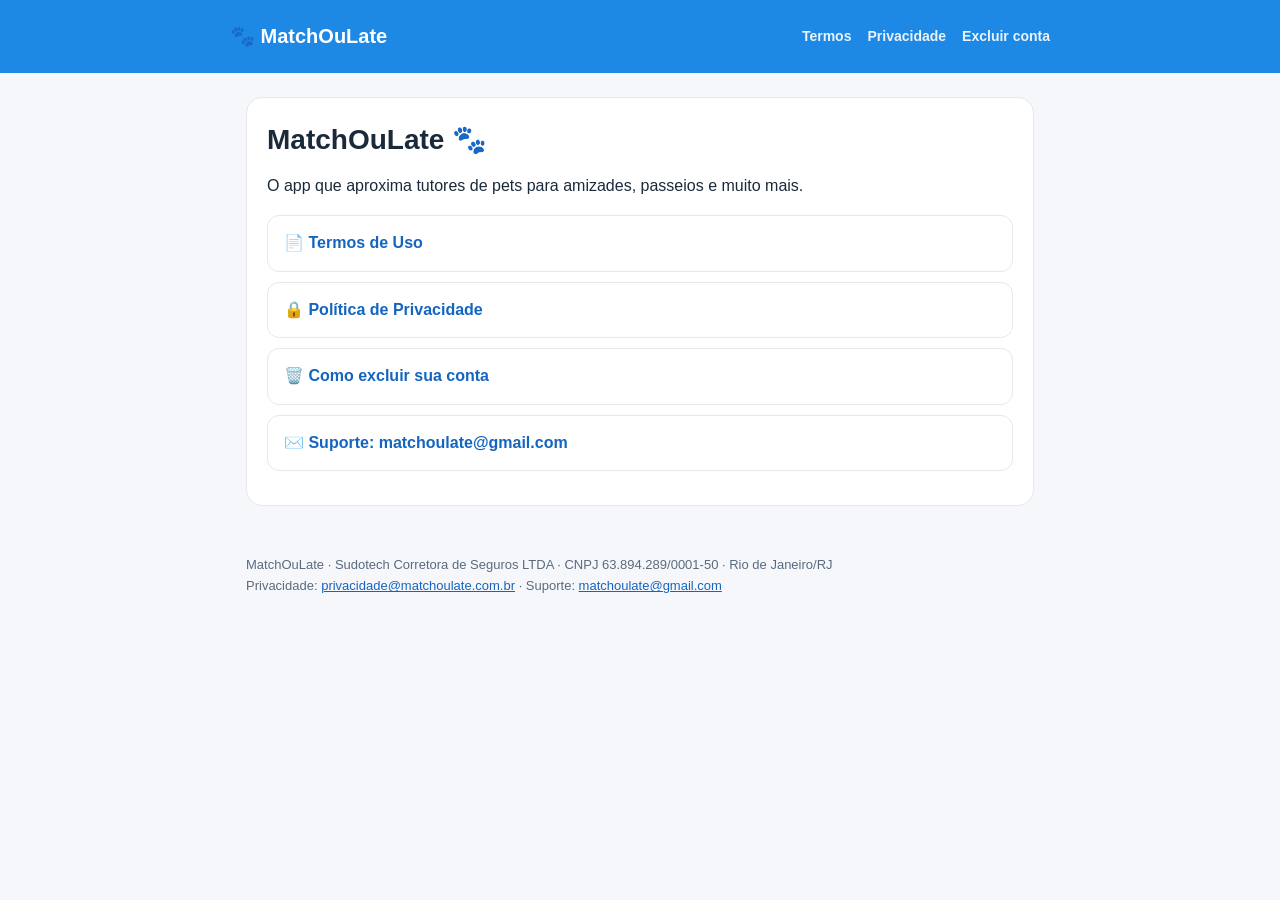
==== index.html @ 6952a4da "Site público: Termos de Uso, Política de Privacidade e exclusão de conta Co-Authored-By: Claude Opus" ====
<!doctype html>
<html lang="pt-BR"><head><meta charset="utf-8"><meta name="viewport" content="width=device-width,initial-scale=1">
<title>MatchOuLate · MatchOuLate</title><meta name="robots" content="index,follow"><style>
:root{--azul:#1E88E5;--azul-escuro:#1565C0;--amarelo:#FFD100;--tinta:#1B2A3A;--suave:#5A6B7D;--borda:#E6E8EE;--fundo:#F6F7FB;--cartao:#FFFFFF}
*{box-sizing:border-box}html{-webkit-text-size-adjust:100%}
body{margin:0;background:var(--fundo);color:var(--tinta);font:16px/1.65 -apple-system,BlinkMacSystemFont,"Segoe UI",Roboto,Helvetica,Arial,sans-serif}
header{background:var(--azul);color:#fff;padding:20px 16px}
header .barra{max-width:820px;margin:0 auto;display:flex;flex-wrap:wrap;align-items:center;justify-content:space-between;gap:8px 16px}
header a{color:#fff;text-decoration:none;font-weight:800;font-size:20px;white-space:nowrap}
nav{display:flex;gap:16px;flex-wrap:wrap}nav a{color:#fff;opacity:.9;font-weight:600;font-size:14px;text-decoration:none;white-space:nowrap}
.app header,.app nav,.app footer{display:none}.app main{padding-top:12px}
main{max-width:820px;margin:0 auto;padding:24px 16px 48px}
.cartao{background:var(--cartao);border:1px solid var(--borda);border-radius:16px;padding:24px 20px}
h1{font-size:28px;line-height:1.25;margin:0 0 8px}h2{font-size:20px;margin:32px 0 8px;padding-top:8px;border-top:1px solid var(--borda)}h3{font-size:17px;margin:20px 0 6px}
a{color:var(--azul-escuro)}
table{width:100%;border-collapse:collapse;margin:12px 0;font-size:14px;display:block;overflow-x:auto}
th,td{border:1px solid var(--borda);padding:8px 10px;text-align:left;vertical-align:top}th{background:#EAF4FD}
blockquote{margin:12px 0;padding:10px 14px;background:#FFF4C2;border-left:4px solid var(--amarelo);border-radius:8px}
.aviso{background:#FFF4C2;color:#8A5A00;border-radius:12px;padding:10px 14px;font-size:14px;font-weight:600;margin-bottom:16px}
.links a{display:block;padding:14px 16px;margin:10px 0;background:#fff;border:1px solid var(--borda);border-radius:12px;font-weight:700;text-decoration:none}
footer{max-width:820px;margin:0 auto;padding:0 16px 32px;color:var(--suave);font-size:13px}
</style></head>
<body><script>if(/[?&]app=1/.test(location.search))document.body.classList.add("app")</script><header><div class="barra"><a href="index.html">🐾 MatchOuLate</a>
<nav><a href="termos.html">Termos</a><a href="privacidade.html">Privacidade</a><a href="excluir-conta.html">Excluir conta</a></nav></div></header>
<main><div class="cartao"><h1>MatchOuLate 🐾</h1>
<p>O app que aproxima tutores de pets para amizades, passeios e muito mais.</p>
<div class="links">
<a href="termos.html">📄 Termos de Uso</a>
<a href="privacidade.html">🔒 Política de Privacidade</a>
<a href="excluir-conta.html">🗑️ Como excluir sua conta</a>
<a href="mailto:matchoulate@gmail.com">✉️ Suporte: matchoulate@gmail.com</a>
</div></div></main>
<footer>MatchOuLate · Sudotech Corretora de Seguros LTDA · CNPJ 63.894.289/0001-50 · Rio de Janeiro/RJ<br>
Privacidade: <a href="mailto:privacidade@matchoulate.com.br">privacidade@matchoulate.com.br</a> · Suporte: <a href="mailto:matchoulate@gmail.com">matchoulate@gmail.com</a></footer>
</body></html>
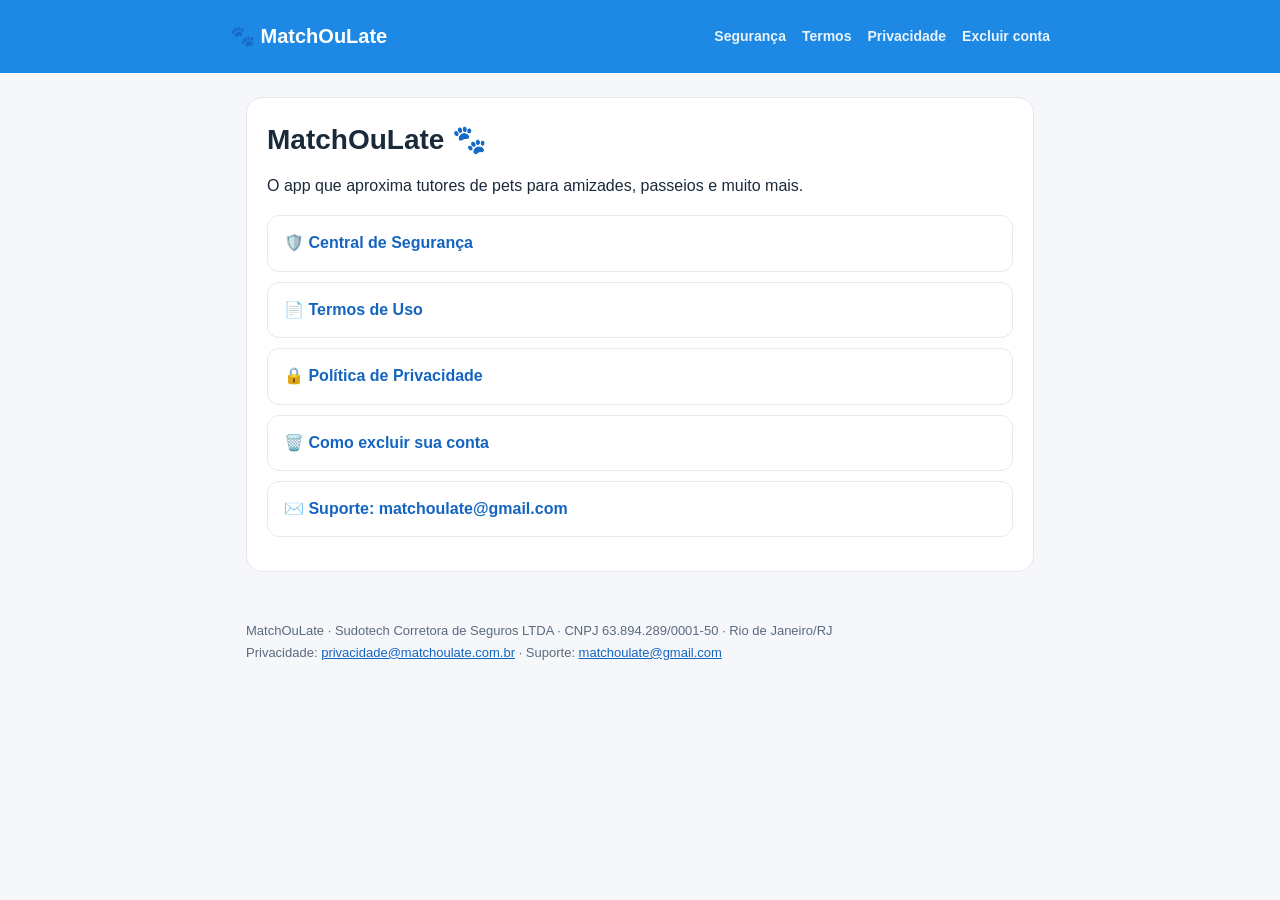
==== commit c387ecbc: "Central de Segurança: regras da comunidade, dicas de segurança e como denunciar Co-Authored-By: Clau" ====
--- a/index.html
+++ b/index.html
@@ -20,11 +20,12 @@
 .links a{display:block;padding:14px 16px;margin:10px 0;background:#fff;border:1px solid var(--borda);border-radius:12px;font-weight:700;text-decoration:none}
 footer{max-width:820px;margin:0 auto;padding:0 16px 32px;color:var(--suave);font-size:13px}
 </style></head>
-<body><script>if(/[?&]app=1/.test(location.search))document.body.classList.add("app")</script><header><div class="barra"><a href="index.html">🐾 MatchOuLate</a>
-<nav><a href="termos.html">Termos</a><a href="privacidade.html">Privacidade</a><a href="excluir-conta.html">Excluir conta</a></nav></div></header>
+<body><script>try{if(/[?&]app=1/.test(location.search))sessionStorage.setItem("app","1")}catch(e){}if(/[?&]app=1/.test(location.search)||(function(){try{return sessionStorage.getItem("app")==="1"}catch(e){return false}})())document.body.classList.add("app")</script><header><div class="barra"><a href="index.html">🐾 MatchOuLate</a>
+<nav><a href="seguranca.html">Segurança</a><a href="termos.html">Termos</a><a href="privacidade.html">Privacidade</a><a href="excluir-conta.html">Excluir conta</a></nav></div></header>
 <main><div class="cartao"><h1>MatchOuLate 🐾</h1>
 <p>O app que aproxima tutores de pets para amizades, passeios e muito mais.</p>
 <div class="links">
+<a href="seguranca.html">🛡️ Central de Segurança</a>
 <a href="termos.html">📄 Termos de Uso</a>
 <a href="privacidade.html">🔒 Política de Privacidade</a>
 <a href="excluir-conta.html">🗑️ Como excluir sua conta</a>
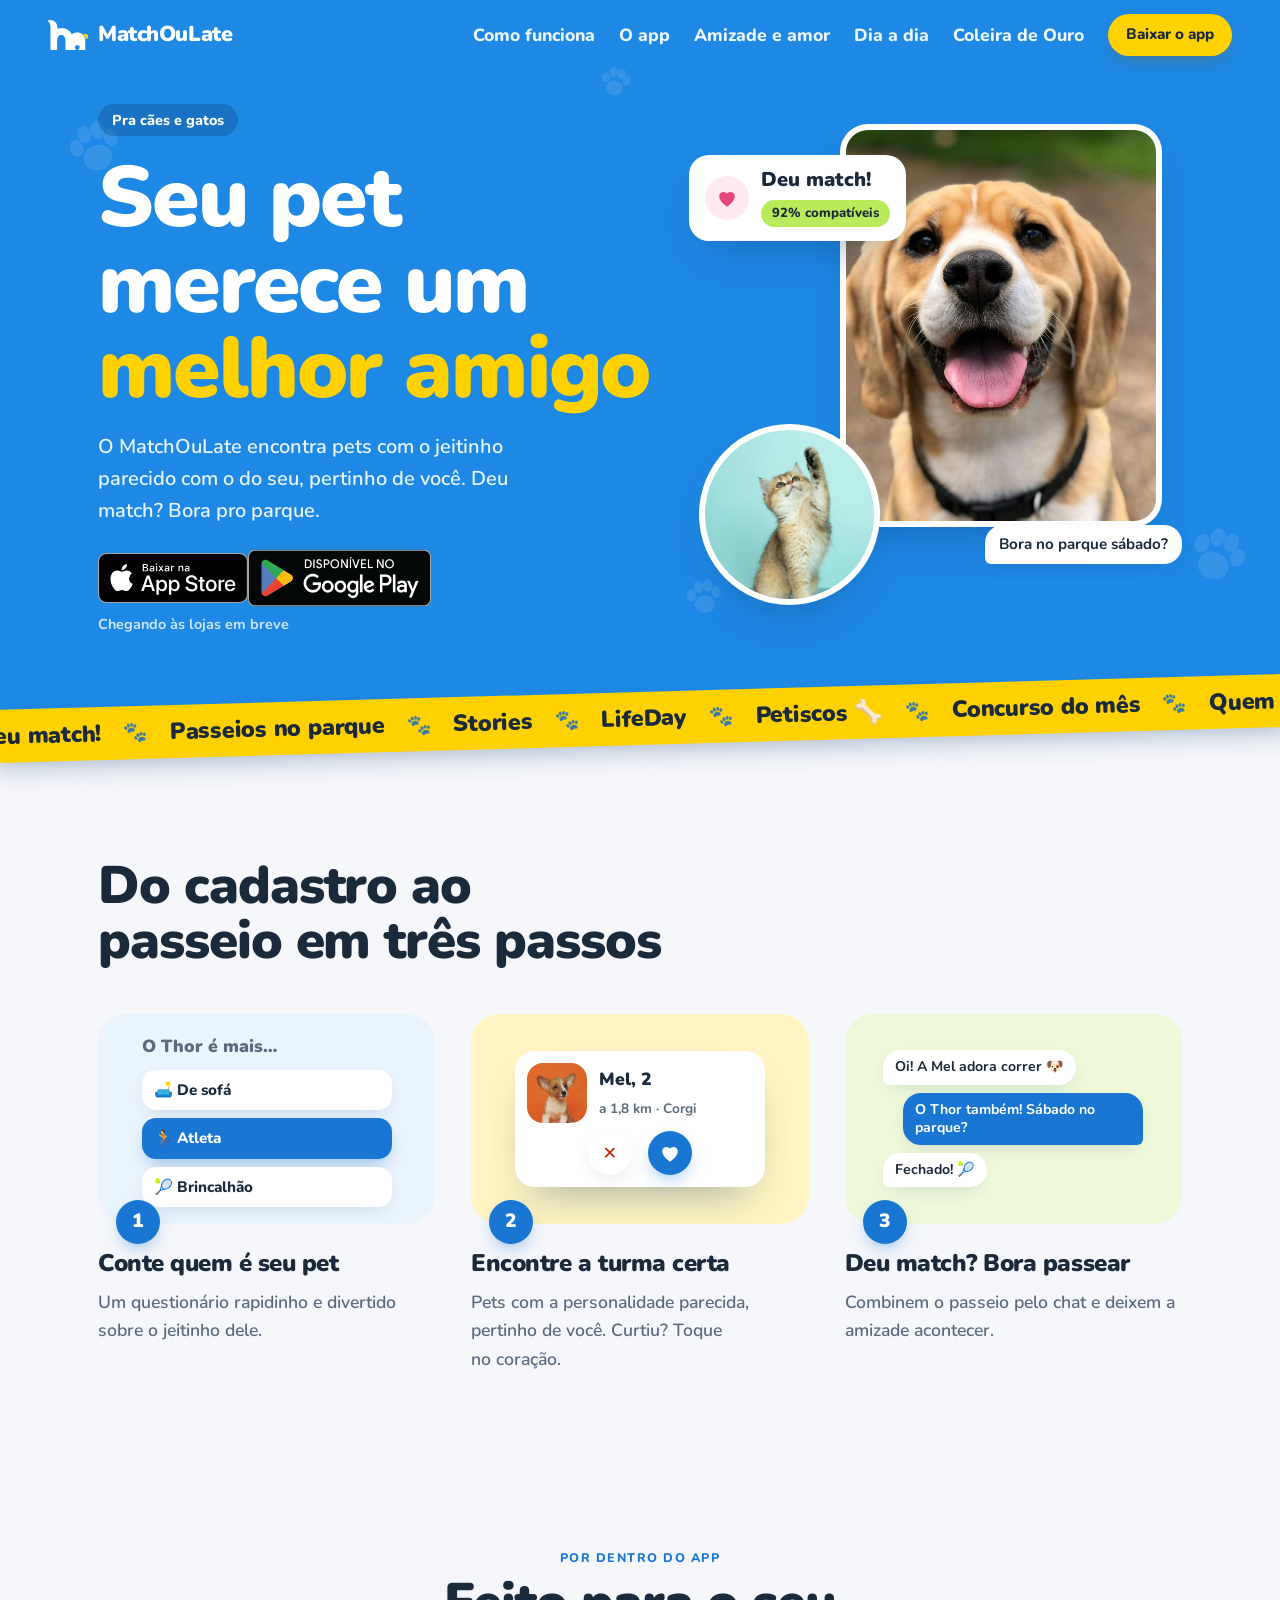
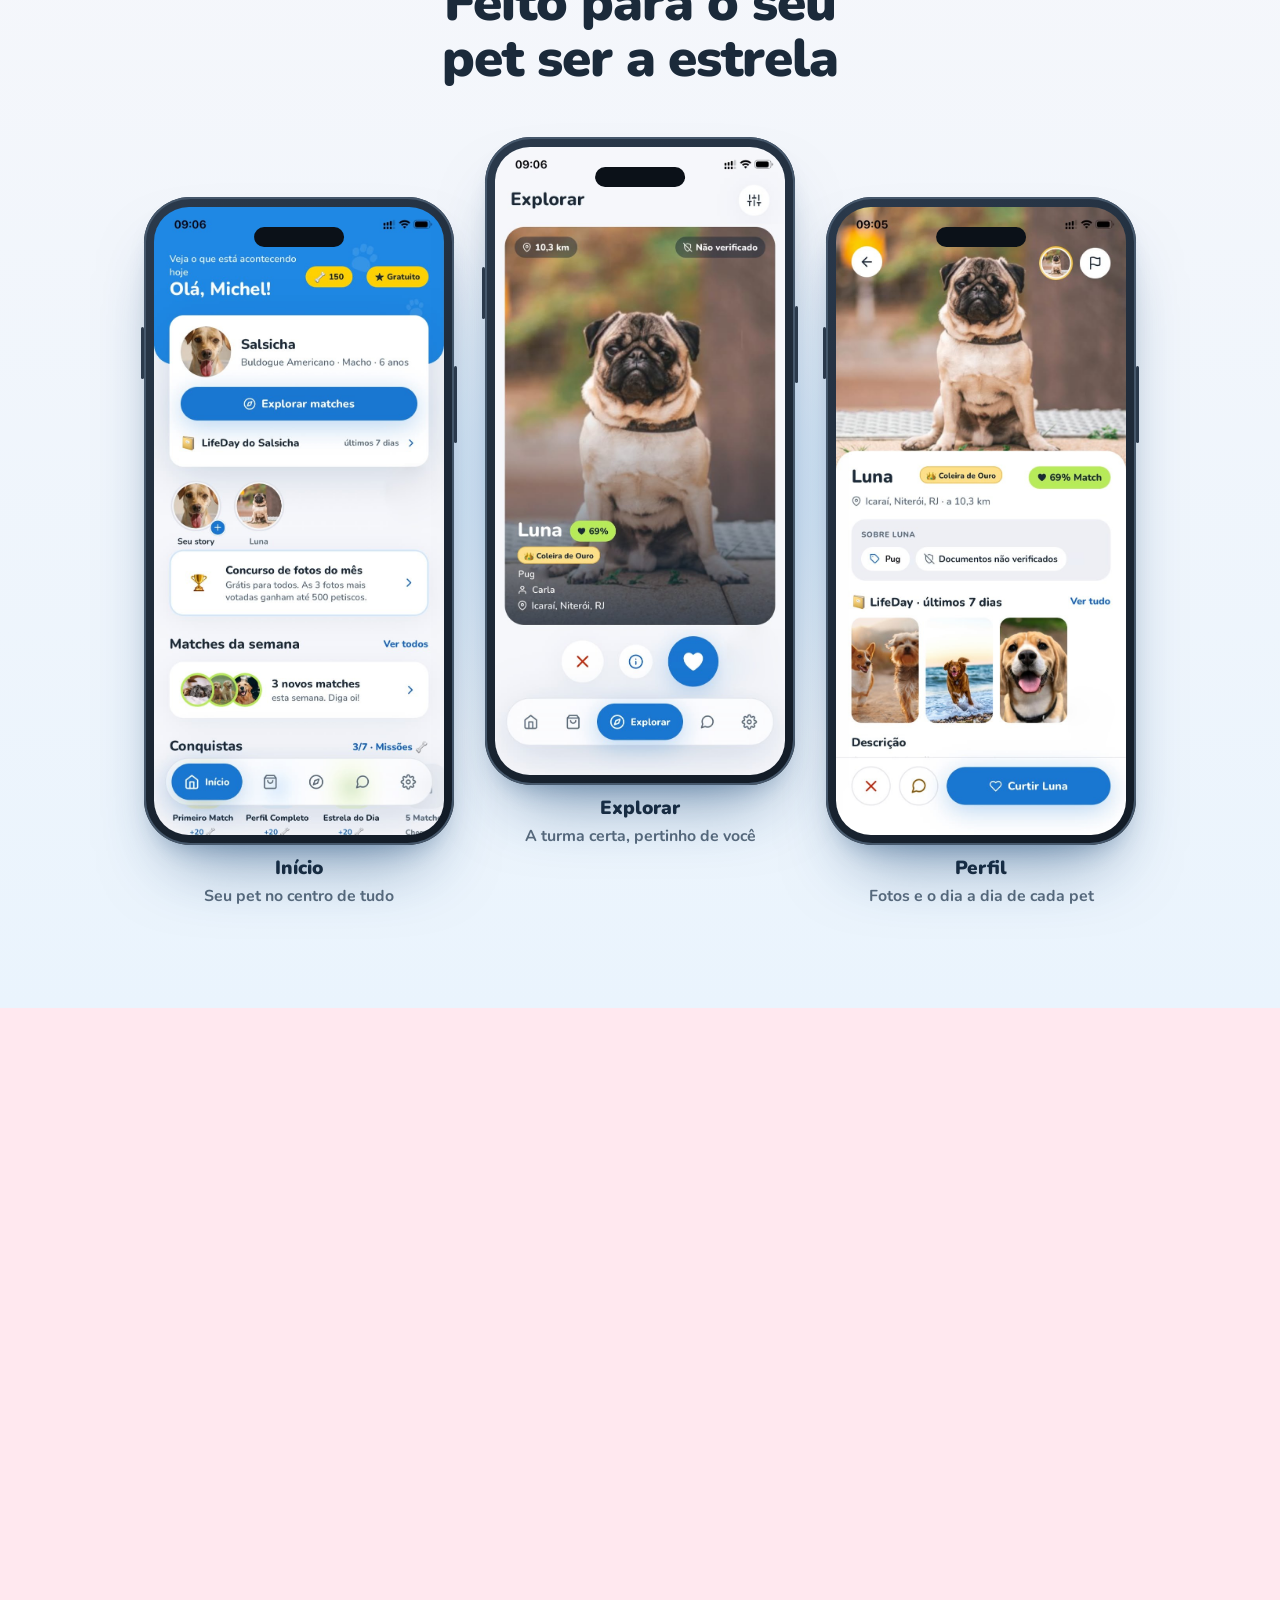
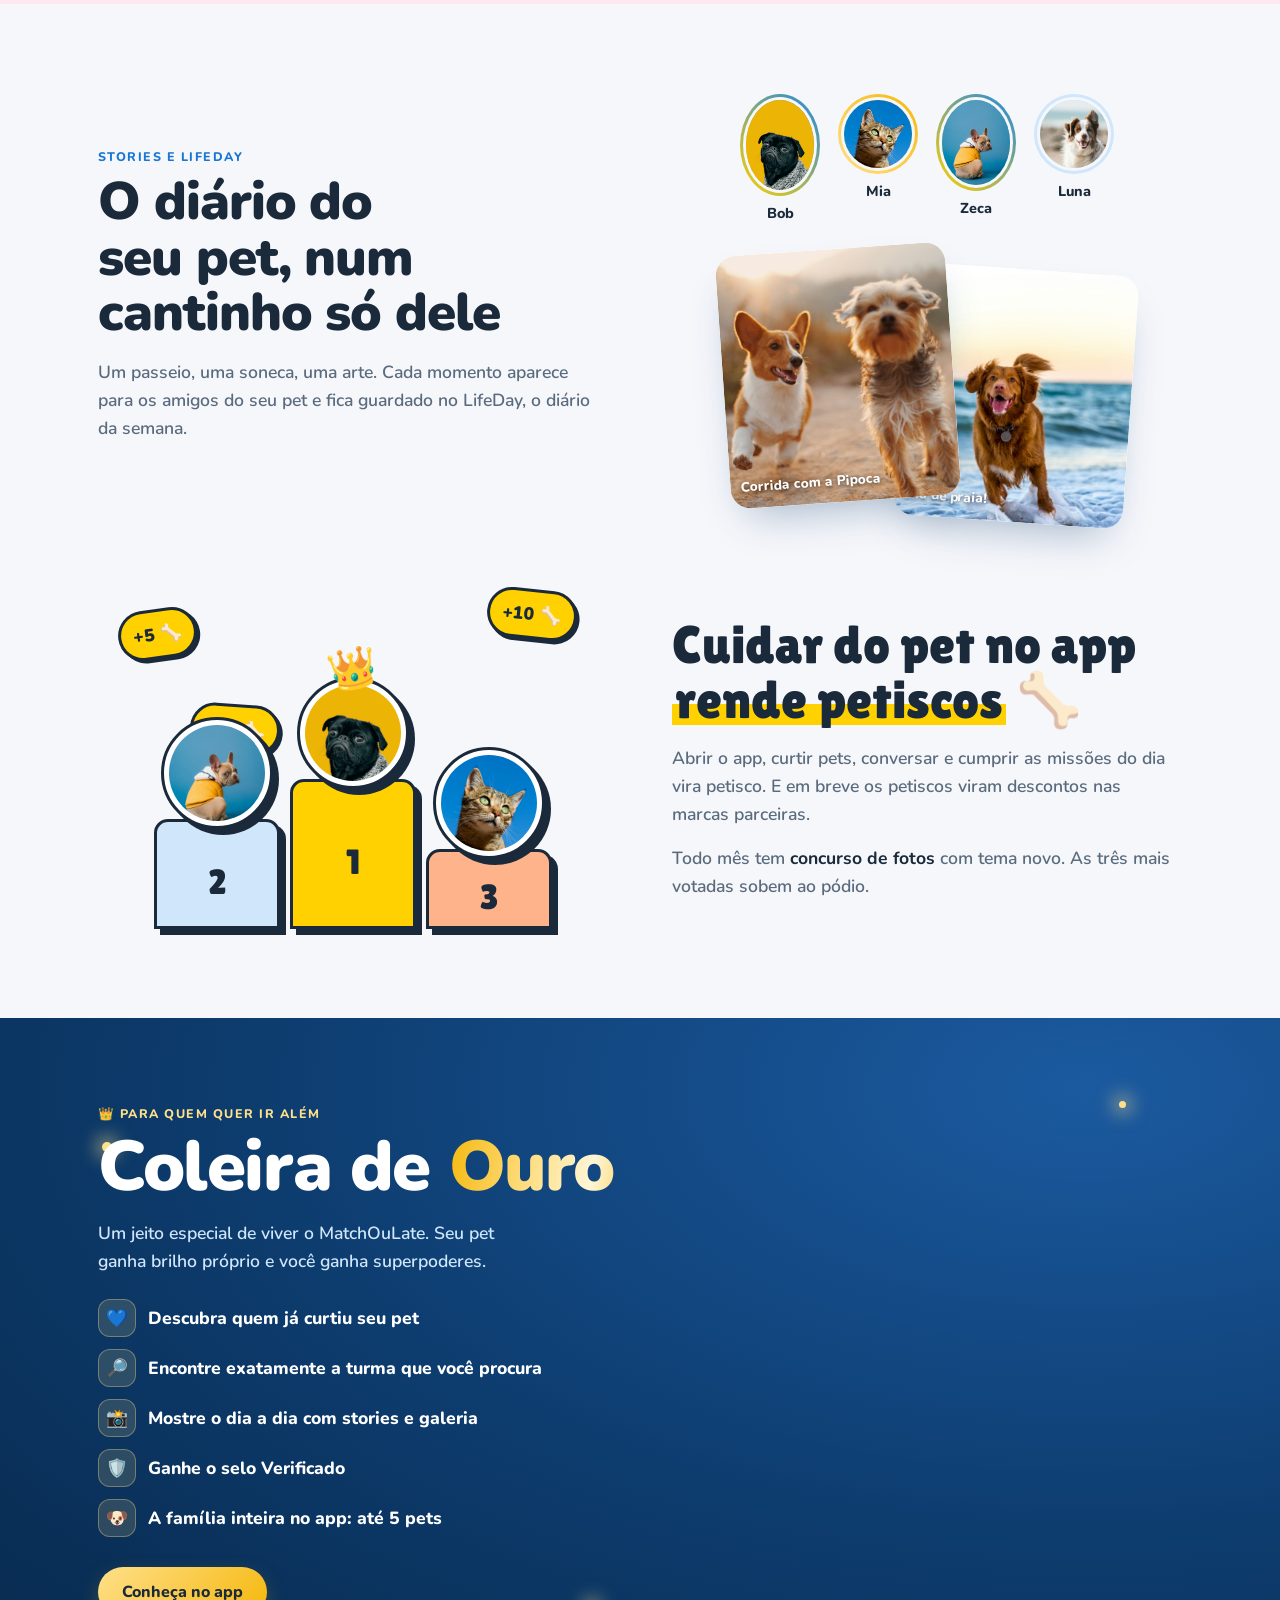
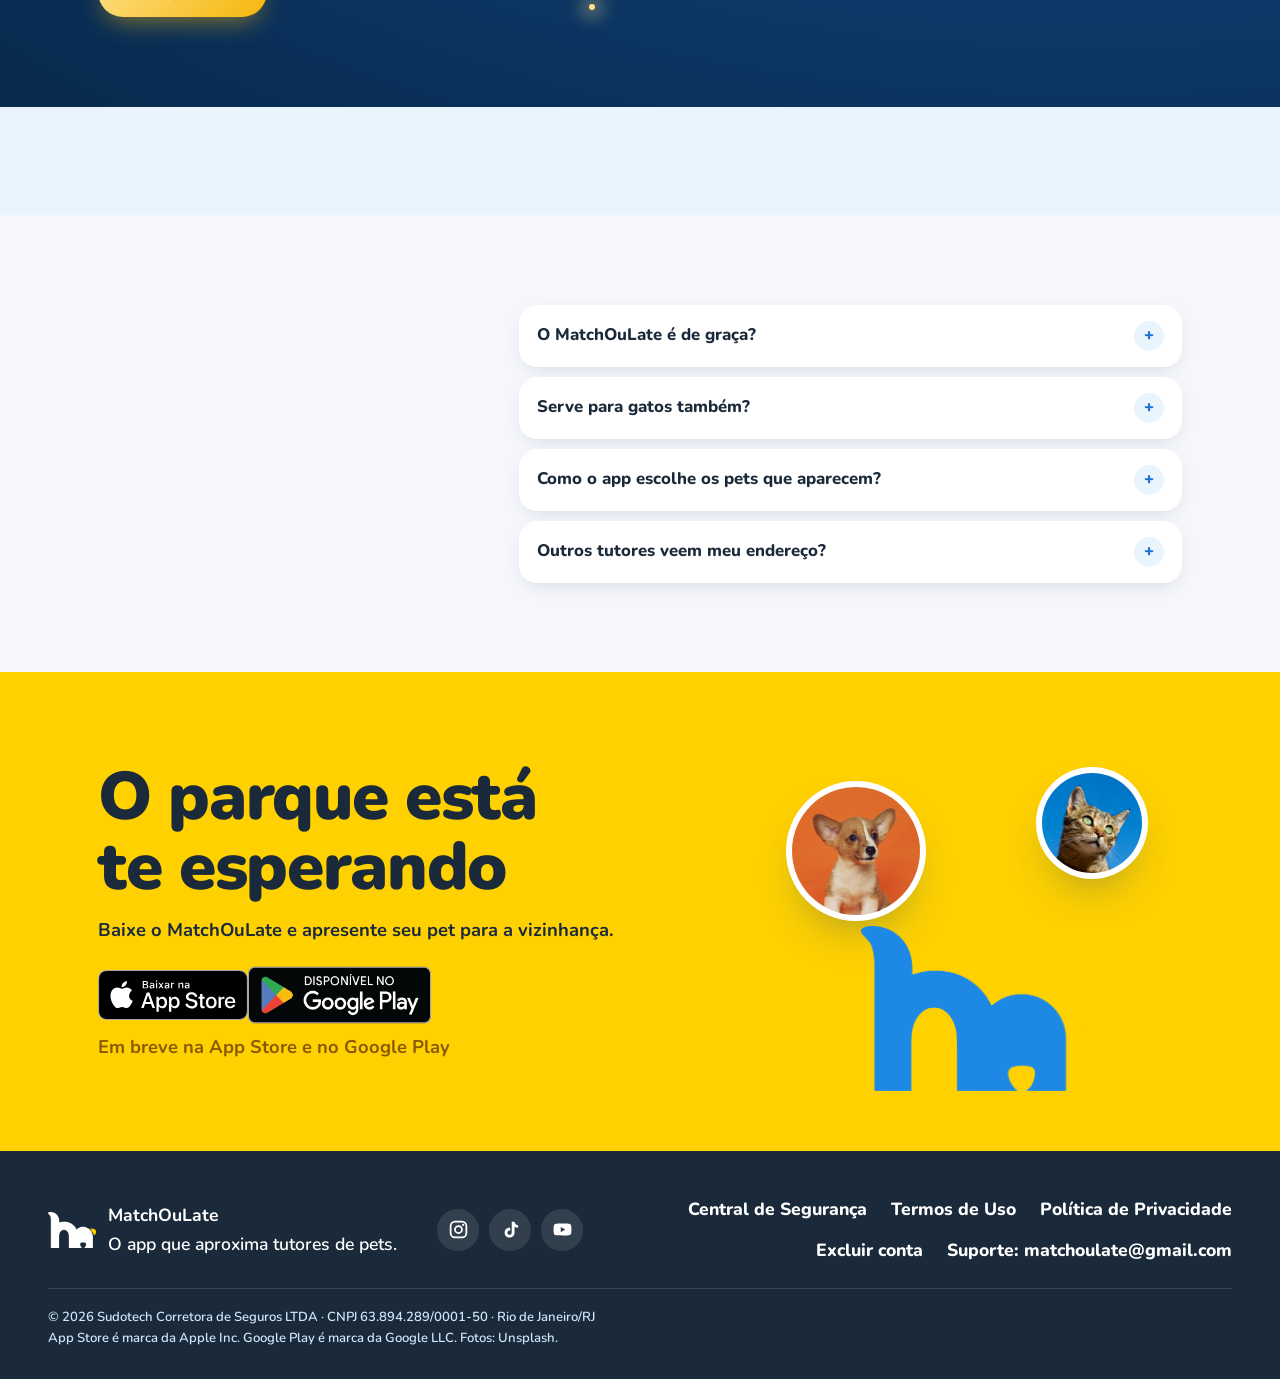
==== commit 94bcbea5: "Site de divulgação do app (página principal) + políticas no novo visual Co-Authored-By: Claude Opus " ====
--- a/index.html
+++ b/index.html
@@ -1,36 +1,317 @@
 <!doctype html>
-<html lang="pt-BR"><head><meta charset="utf-8"><meta name="viewport" content="width=device-width,initial-scale=1">
-<title>MatchOuLate · MatchOuLate</title><meta name="robots" content="index,follow"><style>
-:root{--azul:#1E88E5;--azul-escuro:#1565C0;--amarelo:#FFD100;--tinta:#1B2A3A;--suave:#5A6B7D;--borda:#E6E8EE;--fundo:#F6F7FB;--cartao:#FFFFFF}
-*{box-sizing:border-box}html{-webkit-text-size-adjust:100%}
-body{margin:0;background:var(--fundo);color:var(--tinta);font:16px/1.65 -apple-system,BlinkMacSystemFont,"Segoe UI",Roboto,Helvetica,Arial,sans-serif}
-header{background:var(--azul);color:#fff;padding:20px 16px}
-header .barra{max-width:820px;margin:0 auto;display:flex;flex-wrap:wrap;align-items:center;justify-content:space-between;gap:8px 16px}
-header a{color:#fff;text-decoration:none;font-weight:800;font-size:20px;white-space:nowrap}
-nav{display:flex;gap:16px;flex-wrap:wrap}nav a{color:#fff;opacity:.9;font-weight:600;font-size:14px;text-decoration:none;white-space:nowrap}
-.app header,.app nav,.app footer{display:none}.app main{padding-top:12px}
-main{max-width:820px;margin:0 auto;padding:24px 16px 48px}
-.cartao{background:var(--cartao);border:1px solid var(--borda);border-radius:16px;padding:24px 20px}
-h1{font-size:28px;line-height:1.25;margin:0 0 8px}h2{font-size:20px;margin:32px 0 8px;padding-top:8px;border-top:1px solid var(--borda)}h3{font-size:17px;margin:20px 0 6px}
-a{color:var(--azul-escuro)}
-table{width:100%;border-collapse:collapse;margin:12px 0;font-size:14px;display:block;overflow-x:auto}
-th,td{border:1px solid var(--borda);padding:8px 10px;text-align:left;vertical-align:top}th{background:#EAF4FD}
-blockquote{margin:12px 0;padding:10px 14px;background:#FFF4C2;border-left:4px solid var(--amarelo);border-radius:8px}
-.aviso{background:#FFF4C2;color:#8A5A00;border-radius:12px;padding:10px 14px;font-size:14px;font-weight:600;margin-bottom:16px}
-.links a{display:block;padding:14px 16px;margin:10px 0;background:#fff;border:1px solid var(--borda);border-radius:12px;font-weight:700;text-decoration:none}
-footer{max-width:820px;margin:0 auto;padding:0 16px 32px;color:var(--suave);font-size:13px}
-</style></head>
-<body><script>try{if(/[?&]app=1/.test(location.search))sessionStorage.setItem("app","1")}catch(e){}if(/[?&]app=1/.test(location.search)||(function(){try{return sessionStorage.getItem("app")==="1"}catch(e){return false}})())document.body.classList.add("app")</script><header><div class="barra"><a href="index.html">🐾 MatchOuLate</a>
-<nav><a href="seguranca.html">Segurança</a><a href="termos.html">Termos</a><a href="privacidade.html">Privacidade</a><a href="excluir-conta.html">Excluir conta</a></nav></div></header>
-<main><div class="cartao"><h1>MatchOuLate 🐾</h1>
-<p>O app que aproxima tutores de pets para amizades, passeios e muito mais.</p>
-<div class="links">
-<a href="seguranca.html">🛡️ Central de Segurança</a>
-<a href="termos.html">📄 Termos de Uso</a>
-<a href="privacidade.html">🔒 Política de Privacidade</a>
-<a href="excluir-conta.html">🗑️ Como excluir sua conta</a>
-<a href="mailto:matchoulate@gmail.com">✉️ Suporte: matchoulate@gmail.com</a>
-</div></div></main>
-<footer>MatchOuLate · Sudotech Corretora de Seguros LTDA · CNPJ 63.894.289/0001-50 · Rio de Janeiro/RJ<br>
-Privacidade: <a href="mailto:privacidade@matchoulate.com.br">privacidade@matchoulate.com.br</a> · Suporte: <a href="mailto:matchoulate@gmail.com">matchoulate@gmail.com</a></footer>
-</body></html>+<html lang="pt-BR">
+<head>
+<meta charset="utf-8">
+<meta name="viewport" content="width=device-width, initial-scale=1">
+<title>MatchOuLate · Seu pet merece um melhor amigo</title>
+<meta name="description" content="O app que aproxima tutores de cães e gatos para amizades e passeios. Baixe o MatchOuLate.">
+<meta property="og:title" content="MatchOuLate · Seu pet merece um melhor amigo">
+<meta property="og:description" content="Encontre pets com a personalidade parecida com a do seu, pertinho de você.">
+<meta property="og:image" content="img/pets/casal.jpg">
+<meta name="theme-color" content="#1E88E5">
+<link rel="icon" href="img/favicon.png">
+<link rel="preconnect" href="https://fonts.googleapis.com">
+<link rel="preconnect" href="https://fonts.gstatic.com" crossorigin>
+<link href="https://fonts.googleapis.com/css2?family=Lilita+One&family=Nunito:ital,wght@0,500;0,600;0,700;0,800;0,900;1,800&display=swap" rel="stylesheet">
+<link rel="stylesheet" href="styles.css">
+<script>document.documentElement.classList.add("js")</script>
+</head>
+<body>
+
+<a class="pular" href="#conteudo">Pular para o conteúdo</a>
+
+<header class="topo" data-topo>
+  <a class="marca" href="#inicio" aria-label="MatchOuLate, início">
+    <img src="img/logo-branco.png" alt="" width="54" height="40" class="marca__claro">
+    <img src="img/logo.png" alt="" width="54" height="40" class="marca__escuro">
+    <span>MatchOuLate</span>
+  </a>
+  <nav class="menu" aria-label="Seções">
+    <a href="#como">Como funciona</a>
+    <a href="#app">O app</a>
+    <a href="#amor">Amizade e amor</a>
+    <a href="#dia-a-dia">Dia a dia</a>
+    <a href="#coleira">Coleira de Ouro</a>
+  </nav>
+  <a class="botao botao--amarelo botao--pequeno" href="#baixar">Baixar o app</a>
+</header>
+
+<main id="conteudo">
+
+<!-- ============ HERÓI ============ -->
+<section class="heroi" id="inicio">
+  <svg class="patas-fundo" viewBox="0 0 1200 640" aria-hidden="true">
+    <use href="#pata" x="60" y="90" width="58" height="58" transform="rotate(-18 89 119)"/>
+    <use href="#pata" x="560" y="40" width="34" height="34" transform="rotate(10 577 57)"/>
+    <use href="#pata" x="1110" y="470" width="62" height="62" transform="rotate(22 1141 501)"/>
+    <use href="#pata" x="640" y="520" width="40" height="40" transform="rotate(-8 660 540)"/>
+  </svg>
+  <div class="miolo heroi__grade">
+    <div class="heroi__texto">
+      <span class="selo">Pra cães e gatos</span>
+      <h1>Seu pet merece um <span class="destaque">melhor amigo</span></h1>
+      <p class="heroi__sub">O MatchOuLate encontra pets com o jeitinho parecido com o do seu, pertinho de você. Deu match? Bora pro parque.</p>
+      <div class="lojas">
+        <a class="loja" href="#baixar" aria-label="Baixar na App Store (em breve)"><img src="img/app-store.svg" alt="Baixar na App Store" height="50"></a>
+        <a class="loja loja--google" href="#baixar" aria-label="Disponível no Google Play (em breve)"><img src="img/google-play.png" alt="Disponível no Google Play" height="74"></a>
+      </div>
+      <p class="lojas__nota">Chegando às lojas em breve</p>
+    </div>
+
+    <div class="colagem" aria-hidden="true">
+      <div class="foto foto--grande flutua"><img src="img/pets/beagle.jpg" alt=""></div>
+      <div class="foto foto--circulo flutua flutua--2"><img src="img/pets/gatinho-acenando.jpg" alt=""></div>
+      <div class="cartao-match flutua flutua--3">
+        <span class="cartao-match__coracao"><svg viewBox="0 0 24 24"><use href="#coracao"/></svg></span>
+        <div>
+          <strong>Deu match!</strong>
+          <span class="pilula pilula--verde">92% compatíveis</span>
+        </div>
+      </div>
+      <span class="balao-chat balao-chat--heroi flutua flutua--2">Bora no parque sábado?</span>
+    </div>
+  </div>
+</section>
+
+<!-- ============ FAIXA ============ -->
+<div class="faixa" aria-hidden="true">
+  <div class="faixa__trilho"><span>Deu match!</span><i aria-hidden="true">🐾</i><span>Passeios no parque</span><i aria-hidden="true">🐾</i><span>Stories</span><i aria-hidden="true">🐾</i><span>LifeDay</span><i aria-hidden="true">🐾</i><span>Petiscos 🦴</span><i aria-hidden="true">🐾</i><span>Concurso do mês</span><i aria-hidden="true">🐾</i><span>Quem curtiu seu pet</span><i aria-hidden="true">🐾</i><span>Coleira de Ouro 👑</span><i aria-hidden="true">🐾</i><span>Cães e gatos</span><i aria-hidden="true">🐾</i><span>Deu match!</span><i aria-hidden="true">🐾</i><span>Passeios no parque</span><i aria-hidden="true">🐾</i><span>Stories</span><i aria-hidden="true">🐾</i><span>LifeDay</span><i aria-hidden="true">🐾</i><span>Petiscos 🦴</span><i aria-hidden="true">🐾</i><span>Concurso do mês</span><i aria-hidden="true">🐾</i><span>Quem curtiu seu pet</span><i aria-hidden="true">🐾</i><span>Coleira de Ouro 👑</span><i aria-hidden="true">🐾</i><span>Cães e gatos</span><i aria-hidden="true">🐾</i></div>
+</div>
+
+<!-- ============ COMO FUNCIONA ============ -->
+<section class="como" id="como">
+  <div class="miolo">
+    <p class="sobrescrito revela">Como funciona</p>
+    <h2 class="titulo-secao revela">Do cadastro ao passeio em três passos</h2>
+    <ol class="passos">
+      <li class="passo revela">
+        <div class="passo__cena passo__cena--azul" aria-hidden="true">
+          <div class="pergunta">
+            <p>O Thor é mais…</p>
+            <span class="opcao">🛋️ De sofá</span>
+            <span class="opcao opcao--ativa">🏃 Atleta</span>
+            <span class="opcao">🎾 Brincalhão</span>
+          </div>
+        </div>
+        <span class="passo__num">1</span>
+        <h3>Conte quem é seu pet</h3>
+        <p>Um questionário rapidinho e divertido sobre o jeitinho dele.</p>
+      </li>
+      <li class="passo revela">
+        <div class="passo__cena passo__cena--amarelo" aria-hidden="true">
+          <div class="mini-perfil">
+            <div class="mini-perfil__foto"><img src="img/pets/corgi.jpg" alt=""></div>
+            <div class="mini-perfil__info"><strong>Mel, 2</strong><span>a 1,8 km · Corgi</span></div>
+            <div class="mini-perfil__acoes"><span class="redondo redondo--nao">✕</span><span class="redondo redondo--sim"><svg viewBox="0 0 24 24"><use href="#coracao"/></svg></span></div>
+          </div>
+        </div>
+        <span class="passo__num">2</span>
+        <h3>Encontre a turma certa</h3>
+        <p>Pets com a personalidade parecida, pertinho de você. Curtiu? Toque no coração.</p>
+      </li>
+      <li class="passo revela">
+        <div class="passo__cena passo__cena--verde" aria-hidden="true">
+          <div class="conversa">
+            <span class="balao-chat">Oi! A Mel adora correr 🐶</span>
+            <span class="balao-chat balao-chat--eu">O Thor também! Sábado no parque?</span>
+            <span class="balao-chat">Fechado! 🎾</span>
+          </div>
+        </div>
+        <span class="passo__num">3</span>
+        <h3>Deu match? Bora passear</h3>
+        <p>Combinem o passeio pelo chat e deixem a amizade acontecer.</p>
+      </li>
+    </ol>
+  </div>
+</section>
+
+<!-- ============ POR DENTRO DO APP ============ -->
+<section class="vitrine" id="app">
+  <div class="miolo">
+    <div class="vitrine__cabeca revela">
+      <p class="sobrescrito">Por dentro do app</p>
+      <h2 class="titulo-secao">Feito para o seu pet ser a estrela</h2>
+    </div>
+    <div class="vitrine__aparelhos">
+      <figure class="aparelho-bloco revela">
+        <div class="aparelho"><span class="aparelho__ilha"></span><div class="aparelho__tela"><img src="img/app-inicio.jpg" alt="Tela Início do MatchOuLate com o perfil do pet, stories e concurso do mês" loading="lazy"></div></div>
+        <figcaption><strong>Início</strong>Seu pet no centro de tudo</figcaption>
+      </figure>
+      <figure class="aparelho-bloco aparelho-bloco--meio revela">
+        <div class="aparelho"><span class="aparelho__ilha"></span><div class="aparelho__tela"><img src="img/app-explorar.jpg" alt="Tela Explorar do MatchOuLate com o cartão de um pet perto de você" loading="lazy"></div></div>
+        <figcaption><strong>Explorar</strong>A turma certa, pertinho de você</figcaption>
+      </figure>
+      <figure class="aparelho-bloco revela">
+        <div class="aparelho"><span class="aparelho__ilha"></span><div class="aparelho__tela"><img src="img/app-perfil.jpg" alt="Perfil de um pet no MatchOuLate com fotos do LifeDay" loading="lazy"></div></div>
+        <figcaption><strong>Perfil</strong>Fotos e o dia a dia de cada pet</figcaption>
+      </figure>
+    </div>
+  </div>
+</section>
+
+<!-- ============ AMIZADE & AMOR ============ -->
+<section class="amor" id="amor">
+  <div class="miolo amor__grade">
+    <div class="amor__foto revela" aria-hidden="true">
+      <svg viewBox="0 0 400 362" class="coracao-foto">
+        <defs><clipPath id="corte-coracao"><path d="M200 350 C 120 290, 10 220, 10 120 C 10 55, 60 10, 118 10 C 158 10, 186 32, 200 62 C 214 32, 242 10, 282 10 C 340 10, 390 55, 390 120 C 390 220, 280 290, 200 350Z"/></clipPath></defs>
+        <image href="img/pets/casal.jpg" x="-10" y="-82" width="420" height="546" preserveAspectRatio="xMidYMid slice" clip-path="url(#corte-coracao)"/>
+        <path class="coracao-foto__borda" d="M200 350 C 120 290, 10 220, 10 120 C 10 55, 60 10, 118 10 C 158 10, 186 32, 200 62 C 214 32, 242 10, 282 10 C 340 10, 390 55, 390 120 C 390 220, 280 290, 200 350Z"/>
+      </svg>
+      <span class="coracoes"><i>❤</i><i>❤</i><i>❤</i><i>❤</i></span>
+    </div>
+    <div class="amor__texto revela">
+      <p class="sobrescrito">Amizade e amor</p>
+      <h2 class="titulo-secao">Às vezes vira amizade. <span class="destaque-rosa">Às vezes, amor.</span></h2>
+      <p>Tem pet que quer um parceiro de corrida. Tem pet que encontra a alma gêmea de quatro patas. Você conta o que procura e o MatchOuLate aproxima quem combina.</p>
+      <div class="chips">
+        <span class="chip">🐾 Amigos e passeios</span>
+        <span class="chip">💘 Namoro</span>
+        <span class="chip">✨ Os dois</span>
+      </div>
+    </div>
+  </div>
+</section>
+
+<!-- ============ DIA A DIA ============ -->
+<section class="dia" id="dia-a-dia">
+  <div class="miolo dia__grade">
+    <div class="dia__texto revela">
+      <p class="sobrescrito">Stories e LifeDay</p>
+      <h2 class="titulo-secao">O diário do seu pet, num cantinho só dele</h2>
+      <p>Um passeio, uma soneca, uma arte. Cada momento aparece para os amigos do seu pet e fica guardado no LifeDay, o diário da semana.</p>
+    </div>
+    <div class="dia__cena revela" aria-hidden="true">
+      <div class="stories">
+        <span class="story"><span class="story__anel"><img src="img/pets/pug.jpg" alt=""></span>Bob</span>
+        <span class="story"><span class="story__anel story__anel--ouro"><img src="img/pets/gato-azul.jpg" alt=""></span>Mia</span>
+        <span class="story"><span class="story__anel"><img src="img/pets/buldogue.jpg" alt=""></span>Zeca</span>
+        <span class="story"><span class="story__anel story__anel--visto"><img src="img/pets/pastor.jpg" alt=""></span>Luna</span>
+      </div>
+      <div class="lifeday">
+        <figure class="lifeday__foto lifeday__foto--1"><img src="img/pets/passeio.jpg" alt=""><figcaption>Corrida com a Pipoca</figcaption></figure>
+        <figure class="lifeday__foto lifeday__foto--2"><img src="img/pets/praia.jpg" alt=""><figcaption>Dia de praia!</figcaption></figure>
+      </div>
+    </div>
+  </div>
+
+  <!-- Petiscos: aqui o visual figurinha fica, é a parte de jogo do app -->
+  <div class="miolo dia__grade dia__grade--inverso figurinha">
+    <div class="dia__texto revela">
+      <h2 class="titulo-secao">Cuidar do pet no app <span class="marca-texto">rende petiscos</span> 🦴</h2>
+      <p>Abrir o app, curtir pets, conversar e cumprir as missões do dia vira petisco. E em breve os petiscos viram descontos nas marcas parceiras.</p>
+      <p>Todo mês tem <strong>concurso de fotos</strong> com tema novo. As três mais votadas sobem ao pódio.</p>
+    </div>
+    <div class="dia__cena dia__cena--podio revela" aria-hidden="true">
+      <span class="moeda m1">+5 🦴</span><span class="moeda m2">+10 🦴</span><span class="moeda m3">+15 🦴</span>
+      <div class="podio">
+        <div class="podio__lugar podio__lugar--2"><div class="foto-adesivo foto-adesivo--podio"><img src="img/pets/buldogue.jpg" alt=""></div><span class="podio__bloco">2</span></div>
+        <div class="podio__lugar podio__lugar--1"><span class="coroa">👑</span><div class="foto-adesivo foto-adesivo--podio"><img src="img/pets/pug.jpg" alt=""></div><span class="podio__bloco">1</span></div>
+        <div class="podio__lugar podio__lugar--3"><div class="foto-adesivo foto-adesivo--podio"><img src="img/pets/gato-azul.jpg" alt=""></div><span class="podio__bloco">3</span></div>
+      </div>
+    </div>
+  </div>
+</section>
+
+<!-- ============ COLEIRA DE OURO ============ -->
+<section class="coleira" id="coleira">
+  <span class="coleira__brilho b1" aria-hidden="true"></span><span class="coleira__brilho b2" aria-hidden="true"></span><span class="coleira__brilho b3" aria-hidden="true"></span>
+  <div class="miolo coleira__grade">
+    <div class="coleira__texto revela">
+      <p class="sobrescrito sobrescrito--ouro">👑 Para quem quer ir além</p>
+      <h2 class="coleira__titulo">Coleira de <span>Ouro</span></h2>
+      <p class="coleira__sub">Um jeito especial de viver o MatchOuLate. Seu pet ganha brilho próprio e você ganha superpoderes.</p>
+      <ul class="poderes">
+        <li><span>💙</span>Descubra quem já curtiu seu pet</li>
+        <li><span>🔎</span>Encontre exatamente a turma que você procura</li>
+        <li><span>📸</span>Mostre o dia a dia com stories e galeria</li>
+        <li><span>🛡️</span>Ganhe o selo Verificado</li>
+        <li><span>🐶</span>A família inteira no app: até 5 pets</li>
+      </ul>
+      <a class="botao botao--ouro" href="#baixar">Conheça no app</a>
+    </div>
+    <div class="coleira__cartao revela" aria-hidden="true">
+      <div class="cartao-ouro">
+        <div class="cartao-ouro__foto"><img src="img/pets/pug.jpg" alt=""><span class="cartao-ouro__coroa">👑</span></div>
+        <div class="cartao-ouro__info">
+          <strong>Bob</strong>
+          <span class="selo-ouro">👑 Coleira de Ouro</span>
+          <small>Pug · Macho · 3 anos</small>
+        </div>
+        <span class="cartao-ouro__botao">Explorar matches</span>
+      </div>
+      <div class="cartao-curtidas">
+        <span class="cartao-curtidas__fotos"><img src="img/pets/corgi.jpg" alt=""><img src="img/pets/gato-azul.jpg" alt=""><img src="img/pets/pastor.jpg" alt=""></span>
+        <span><strong>12 pets curtiram o Bob</strong>Veja quem são</span>
+      </div>
+    </div>
+  </div>
+</section>
+
+<!-- ============ COMUNIDADE ============ -->
+<section class="comunidade">
+  <div class="miolo comunidade__grade revela">
+    <p><strong>Uma comunidade que cuida.</strong> Perfis de pets de verdade, conversas tranquilas e ajuda a um toque sempre que precisar.</p>
+    <a class="link-seta" href="seguranca.html">Central de Segurança</a>
+  </div>
+</section>
+
+<!-- ============ DÚVIDAS ============ -->
+<section class="duvidas" id="duvidas">
+  <div class="miolo duvidas__grade">
+    <h2 class="titulo-secao revela">Perguntas de tutor</h2>
+    <div class="duvidas__lista">
+      <details><summary>O MatchOuLate é de graça?</summary><p>É! Dá para criar o perfil do seu pet, curtir, dar match, conversar e participar do concurso sem pagar nada.</p></details>
+      <details><summary>Serve para gatos também?</summary><p>Serve! O app é para cães e gatos, e as perguntas se adaptam a cada um.</p></details>
+      <details><summary>Como o app escolhe os pets que aparecem?</summary><p>Pelo jeitinho que você conta no cadastro (energia, porte, temperamento) e pela distância. Quanto mais completo o perfil, mais certeiro o match.</p></details>
+      <details><summary>Outros tutores veem meu endereço?</summary><p>Não. Aparecem só o bairro, a cidade e a distância aproximada.</p></details>
+    </div>
+  </div>
+</section>
+
+<!-- ============ BAIXAR ============ -->
+<section class="baixar" id="baixar">
+  <div class="miolo baixar__grade">
+    <div class="baixar__texto revela">
+      <h2 class="titulo-secao">O parque está te esperando</h2>
+      <p>Baixe o MatchOuLate e apresente seu pet para a vizinhança.</p>
+      <div class="lojas">
+        <a class="loja" href="#" aria-label="Baixar na App Store (em breve)"><img src="img/app-store.svg" alt="Baixar na App Store" height="52"></a>
+        <a class="loja loja--google" href="#" aria-label="Disponível no Google Play (em breve)"><img src="img/google-play.png" alt="Disponível no Google Play" height="78"></a>
+      </div>
+      <p class="lojas__nota lojas__nota--escura">Em breve na App Store e no Google Play</p>
+    </div>
+    <div class="baixar__pets" aria-hidden="true">
+      <div class="foto foto--circulo b1"><img src="img/pets/corgi.jpg" alt=""></div>
+      <div class="foto foto--circulo b2"><img src="img/pets/gato-azul.jpg" alt=""></div>
+      <img class="baixar__mascote" src="img/logo.png" alt="">
+    </div>
+  </div>
+</section>
+
+</main>
+
+<footer class="rodape">
+  <div class="rodape__marca">
+    <img src="img/logo-branco.png" alt="" width="54" height="40">
+    <p><strong>MatchOuLate</strong><br>O app que aproxima tutores de pets.</p>
+  </div>
+  <div class="redes"><a href="https://www.instagram.com/matchoulate/" target="_blank" rel="noopener" aria-label="Instagram do MatchOuLate"><svg viewBox="0 0 24 24"><rect x="3" y="3" width="18" height="18" rx="5" fill="none" stroke="currentColor" stroke-width="2"/><circle cx="12" cy="12" r="4" fill="none" stroke="currentColor" stroke-width="2"/><circle cx="17.3" cy="6.7" r="1.3"/></svg></a><a href="https://www.tiktok.com/@matchoulateoficial" target="_blank" rel="noopener" aria-label="TikTok do MatchOuLate"><svg viewBox="0 0 24 24"><path d="M16.6 3c.4 2.2 1.9 3.8 4.1 4v3.1c-1.5 0-2.9-.4-4.1-1.2v6.4c0 3.6-2.6 5.9-5.7 5.9-3.2 0-5.6-2.5-5.6-5.6 0-3.4 2.9-5.9 6.4-5.5v3.2c-1.6-.4-3.2.7-3.2 2.4 0 1.3 1 2.4 2.4 2.4 1.5 0 2.5-1 2.5-2.9V3h3.2z"/></svg></a><a href="https://www.youtube.com/@MatchouLate" target="_blank" rel="noopener" aria-label="YouTube do MatchOuLate"><svg viewBox="0 0 24 24"><path d="M22 8.2c-.2-1.6-1-2.7-2.6-2.9C17 5 12 5 12 5s-5 0-7.4.3C3 5.5 2.2 6.6 2 8.2 1.8 9.6 1.8 12 1.8 12s0 2.4.2 3.8c.2 1.6 1 2.7 2.6 2.9C7 19 12 19 12 19s5 0 7.4-.3c1.6-.2 2.4-1.3 2.6-2.9.2-1.4.2-3.8.2-3.8s0-2.4-.2-3.8zM10 15V9l5.2 3L10 15z"/></svg></a></div>
+  <nav class="rodape__links" aria-label="Links legais e de ajuda">
+    <a href="seguranca.html">Central de Segurança</a>
+    <a href="termos.html">Termos de Uso</a>
+    <a href="privacidade.html">Política de Privacidade</a>
+    <a href="excluir-conta.html">Excluir conta</a>
+    <a href="mailto:matchoulate@gmail.com">Suporte: matchoulate@gmail.com</a>
+  </nav>
+  <p class="rodape__legal">© 2026 Sudotech Corretora de Seguros LTDA · CNPJ 63.894.289/0001-50 · Rio de Janeiro/RJ<br>App Store é marca da Apple Inc. Google Play é marca da Google LLC. Fotos: Unsplash.</p>
+</footer>
+
+<svg width="0" height="0" style="position:absolute" aria-hidden="true">
+  <symbol id="coracao" viewBox="0 0 24 24"><path d="M12 21.5s-8.5-5.4-8.5-11.4A4.8 4.8 0 0 1 12 7.2a4.8 4.8 0 0 1 8.5 2.9c0 6-8.5 11.4-8.5 11.4z"/></symbol>
+  <symbol id="pata" viewBox="0 0 64 64"><ellipse cx="32" cy="42" rx="15" ry="13"/><ellipse cx="14" cy="26" rx="7" ry="9"/><ellipse cx="26" cy="15" rx="7" ry="9"/><ellipse cx="40" cy="15" rx="7" ry="9"/><ellipse cx="51" cy="26" rx="7" ry="9"/></symbol>
+</svg>
+
+<script src="app.js" defer></script>
+</body>
+</html>
--- a/styles.css
+++ b/styles.css
@@ -0,0 +1,379 @@
+/* MatchOuLate · site de download
+   O site é uma extensão do app: as cores, a fonte (Nunito), as sombras suaves azuladas, os cantos
+   arredondados e as patinhas discretas do design system. Só a seção dos petiscos usa o estilo
+   "figurinha" (contorno e sombra carimbada), porque é a parte de jogo do app. */
+
+:root {
+  /* tokens do design system do app */
+  --primaria: #1E88E5;
+  --acao: #1976D2;
+  --acao-pressionado: #1565C0;
+  --azul-50: #EAF4FD;
+  --azul-100: #CFE6FB;
+  --azul-300: #7DBBF2;
+  --azul-900: #0D3C6E;
+  --secundaria: #FFD100;
+  --amarelo-100: #FFF4C2;
+  --amarelo-texto: #8A5A00;
+  --ouro: #F5B70A;
+  --ouro-claro: #FFE08A;
+  --ouro-100: #FFF6D6;
+  --ouro-borda: #E9B949;
+  --verde: #B8EB59;
+  --verde-100: #EEF9D9;
+  --rosa: #FF8FB1;
+  --rosa-100: #FFE8EF;
+  --pessego: #FFB38A;
+  --pessego-100: #FFE8DA;
+  --fundo: #F6F7FB;
+  --superficie: #FFFFFF;
+  --tinta: #1B2A3A;
+  --tinta-suave: #5A6B7D;
+  --borda: #E6E8EE;
+
+  --sombra-cartao: 0 6px 20px -8px rgba(13, 60, 110, .22);
+  --sombra-flutuante: 0 22px 44px -18px rgba(13, 60, 110, .38);
+  --sombra-botao: 0 8px 18px -6px rgba(25, 118, 210, .5);
+  --raio-cartao: 20px;
+  --raio-g: 28px;
+
+  --fonte: "Nunito", system-ui, sans-serif;
+  --fonte-figurinha: "Lilita One", "Nunito", system-ui, sans-serif;
+  --suave: cubic-bezier(.16, 1, .3, 1);
+  --gutter: clamp(18px, 4vw, 48px);
+  --secao: clamp(56px, 7vw, 96px);
+}
+
+*, *::before, *::after { box-sizing: border-box; }
+html { scroll-behavior: smooth; -webkit-text-size-adjust: 100%; overflow-x: clip; }
+body { margin: 0; background: var(--fundo); color: var(--tinta); font: 600 clamp(1rem, .96rem + .2vw, 1.1rem)/1.6 var(--fonte); -webkit-font-smoothing: antialiased; overflow-x: clip; }
+img { max-width: 100%; display: block; }
+a { color: inherit; }
+h1, h2, h3 { font-family: var(--fonte); font-weight: 900; margin: 0; letter-spacing: -.02em; text-wrap: balance; }
+p { margin: 0; text-wrap: pretty; }
+.miolo { width: min(1180px, 100%); margin: 0 auto; padding: 0 var(--gutter); }
+
+.pular { position: absolute; left: -999px; top: 8px; background: var(--secundaria); color: var(--tinta); padding: 10px 16px; border-radius: 999px; z-index: 100; font-weight: 800; }
+.pular:focus { left: 12px; }
+:focus-visible { outline: 3px solid var(--acao-pressionado); outline-offset: 3px; border-radius: 6px; }
+
+.sobrescrito { font: 800 .78rem/1 var(--fonte); letter-spacing: .12em; text-transform: uppercase; color: var(--acao); margin-bottom: 12px; }
+.titulo-secao { font-size: clamp(2rem, 1.3rem + 2.6vw, 3.3rem); line-height: 1.05; }
+
+/* ---------- peças do app ---------- */
+.selo { display: inline-block; font: 800 .9rem/1 var(--fonte); padding: 9px 14px; border-radius: 999px; background: rgba(13, 60, 110, .28); color: var(--superficie); }
+.foto { background: var(--superficie); padding: 6px; box-shadow: var(--sombra-flutuante); overflow: hidden; }
+.foto img { width: 100%; height: 100%; object-fit: cover; border-radius: inherit; }
+.foto--circulo, .foto--circulo img { border-radius: 50%; }
+.pilula { display: inline-block; font: 800 .82rem/1 var(--fonte); padding: 7px 11px; border-radius: 999px; }
+.pilula--verde { background: var(--verde); color: var(--tinta); }
+.balao-chat { display: inline-block; background: var(--superficie); box-shadow: var(--sombra-cartao); padding: 10px 14px; border-radius: 18px 18px 18px 6px; font-weight: 700; font-size: .95rem; line-height: 1.3; max-width: 240px; color: var(--tinta); }
+.balao-chat--eu { background: var(--acao); color: var(--superficie); border-radius: 18px 18px 6px 18px; align-self: flex-end; }
+.redondo { width: 44px; height: 44px; border-radius: 50%; display: grid; place-items: center; font-weight: 900; box-shadow: var(--sombra-cartao); }
+.redondo svg { width: 22px; height: 22px; }
+.redondo--nao { background: var(--superficie); color: #C52506; }
+.redondo--sim { background: var(--acao); box-shadow: var(--sombra-botao); }
+.redondo--sim svg { fill: var(--superficie); }
+.chips { display: flex; flex-wrap: wrap; gap: 8px; margin-top: 22px; }
+.chip { background: var(--superficie); box-shadow: var(--sombra-cartao); border-radius: 999px; padding: 9px 16px; font-weight: 800; font-size: .95rem; }
+
+.flutua { animation: flutua 6s ease-in-out infinite; }
+.flutua--2 { animation-duration: 7s; animation-delay: -2s; }
+.flutua--3 { animation-duration: 5.4s; animation-delay: -1s; }
+@keyframes flutua { 0%, 100% { translate: 0 0; } 50% { translate: 0 -8px; } }
+@keyframes bate { 0%, 100% { transform: scale(1); } 15% { transform: scale(1.15); } 30% { transform: scale(1); } 45% { transform: scale(1.1); } }
+
+/* ---------- botões e lojas ---------- */
+.botao { display: inline-flex; align-items: center; justify-content: center; height: 50px; padding: 0 24px; border-radius: 999px; font: 800 1rem/1 var(--fonte); text-decoration: none; transition: transform .15s var(--suave), box-shadow .2s; }
+.botao:hover { transform: translateY(-2px); }
+.botao:active { transform: scale(.97); }
+.botao--amarelo { background: var(--secundaria); color: var(--tinta); box-shadow: 0 8px 18px -8px rgba(138, 90, 0, .5); }
+.botao--ouro { background: linear-gradient(135deg, var(--ouro-claro), var(--ouro)); color: var(--tinta); box-shadow: 0 10px 26px -8px rgba(245, 183, 10, .6); }
+.botao--pequeno { height: 42px; padding: 0 18px; font-size: .95rem; }
+
+.lojas { display: flex; flex-wrap: wrap; align-items: center; gap: 10px 4px; margin-top: 26px; }
+.loja { display: inline-block; transition: transform .2s var(--suave); }
+.loja:hover { transform: translateY(-3px); }
+.loja img { height: 50px; width: auto; }
+.loja--google img { height: 74px; margin: -12px -4px; }
+.lojas__nota { margin-top: 10px; font-weight: 700; font-size: .9rem; color: var(--azul-100); }
+.lojas__nota--escura { color: var(--amarelo-texto); }
+
+/* ---------- topo ---------- */
+.topo { position: fixed; inset: 0 0 auto; z-index: 50; display: flex; align-items: center; gap: 24px; padding: 14px var(--gutter); color: var(--superficie); transition: background .25s, color .25s, padding .25s, box-shadow .25s; }
+.topo.is-rolado { background: rgba(255, 255, 255, .92); backdrop-filter: blur(14px); -webkit-backdrop-filter: blur(14px); color: var(--tinta); padding-block: 8px; box-shadow: 0 1px 0 var(--borda); }
+.marca { display: flex; align-items: center; gap: 10px; text-decoration: none; font: 900 1.35rem/1 var(--fonte); letter-spacing: -.02em; }
+.marca img { height: 30px; width: auto; }
+.marca__escuro, .topo.is-rolado .marca__claro { display: none; }
+.topo.is-rolado .marca__escuro { display: block; }
+.menu { display: flex; gap: 24px; margin-left: auto; }
+.menu a { text-decoration: none; font-weight: 800; opacity: .92; }
+.menu a:hover { opacity: 1; text-decoration: underline; text-decoration-thickness: 2px; text-underline-offset: 6px; }
+
+/* ---------- herói ---------- */
+.heroi { position: relative; background: var(--primaria); color: var(--superficie); padding: 104px 0 90px; overflow: hidden; }
+.patas-fundo { position: absolute; inset: 0; width: 100%; height: 100%; fill: var(--superficie); opacity: .1; pointer-events: none; }
+.heroi__grade { position: relative; display: grid; grid-template-columns: minmax(0, 1.05fr) minmax(0, .95fr); gap: 24px; align-items: center; }
+.heroi h1 { font-size: clamp(2.8rem, 1.5rem + 4.8vw, 5.4rem); line-height: 1; margin: 20px 0 0; }
+.heroi .destaque { color: var(--secundaria); }
+.heroi__sub { margin-top: 18px; max-width: 36ch; font-size: clamp(1.05rem, 1rem + .4vw, 1.25rem); font-weight: 600; color: var(--azul-50); }
+
+.colagem { position: relative; height: clamp(400px, 40vw, 520px); }
+.foto--grande { position: absolute; top: 2%; right: 4%; width: 64%; aspect-ratio: 4 / 5; border-radius: var(--raio-g); }
+.foto--grande img { border-radius: 22px; }
+.colagem .foto--circulo { position: absolute; left: 4%; bottom: 4%; width: 36%; aspect-ratio: 1; }
+.cartao-match { position: absolute; left: 2%; top: 8%; background: var(--superficie); color: var(--tinta); border-radius: var(--raio-cartao); box-shadow: var(--sombra-flutuante); padding: 14px 16px; display: flex; align-items: center; gap: 12px; }
+.cartao-match strong { display: block; font: 900 1.25rem/1.1 var(--fonte); margin-bottom: 6px; }
+.cartao-match__coracao { width: 44px; height: 44px; border-radius: 50%; background: var(--rosa-100); display: grid; place-items: center; flex: none; animation: bate 1.6s ease-in-out infinite; }
+.cartao-match__coracao svg { width: 22px; height: 22px; fill: #E8457A; }
+.balao-chat--heroi { position: absolute; right: 0; bottom: 12%; }
+
+/* ---------- faixa de recursos (divide o topo do resto) ---------- */
+.faixa { position: relative; z-index: 3; margin: -34px -24px 0; background: var(--secundaria); color: var(--tinta); transform: rotate(-1.6deg); overflow: hidden; box-shadow: 0 14px 30px -14px rgba(13, 60, 110, .45); }
+.faixa__trilho { display: flex; width: max-content; align-items: center; gap: 22px; padding: 15px 0; font: 900 clamp(1.05rem, .9rem + .7vw, 1.45rem)/1 var(--fonte); letter-spacing: -.01em; animation: corre-faixa 38s linear infinite; }
+.faixa__trilho i { font-style: normal; font-size: .85em; opacity: .85; }
+.faixa:hover .faixa__trilho { animation-play-state: paused; }
+@keyframes corre-faixa { to { transform: translateX(-50%); } }
+
+/* ---------- como funciona ---------- */
+.como { padding: var(--secao) 0; }
+.como .titulo-secao { max-width: 18ch; }
+.passos { list-style: none; margin: clamp(28px, 4vw, 44px) 0 0; padding: 0; display: grid; grid-template-columns: repeat(3, minmax(0, 1fr)); gap: clamp(20px, 3vw, 36px); }
+.passo { position: relative; }
+.passo__cena { height: 210px; border-radius: var(--raio-g); display: grid; place-items: center; padding: 18px; margin-bottom: 20px; overflow: hidden; }
+.passo__cena--azul { background: var(--azul-50); }
+.passo__cena--amarelo { background: var(--amarelo-100); }
+.passo__cena--verde { background: var(--verde-100); }
+.passo__num { position: absolute; top: 186px; left: 18px; width: 44px; height: 44px; border-radius: 50%; background: var(--acao); color: var(--superficie); box-shadow: var(--sombra-botao); display: grid; place-items: center; font: 900 1.2rem/1 var(--fonte); }
+.passo h3 { font-size: clamp(1.25rem, 1.1rem + .5vw, 1.5rem); margin: 6px 0 6px; }
+.passo p { color: var(--tinta-suave); }
+.pergunta { width: 100%; max-width: 250px; display: flex; flex-direction: column; gap: 8px; }
+.pergunta p { font-weight: 900; font-size: 1.1rem; margin-bottom: 2px; }
+.opcao { background: var(--superficie); border-radius: 14px; padding: 8px 12px; font-weight: 800; font-size: .95rem; box-shadow: var(--sombra-cartao); }
+.opcao--ativa { background: var(--acao); color: var(--superficie); box-shadow: var(--sombra-botao); }
+.mini-perfil { width: 100%; max-width: 250px; background: var(--superficie); border-radius: var(--raio-cartao); box-shadow: var(--sombra-flutuante); padding: 12px; display: grid; grid-template-columns: 60px 1fr; gap: 8px 12px; align-items: center; }
+.mini-perfil__foto { width: 60px; height: 60px; border-radius: 16px; overflow: hidden; }
+.mini-perfil__foto img { width: 100%; height: 100%; object-fit: cover; }
+.mini-perfil__info strong { display: block; font-weight: 900; font-size: 1.1rem; }
+.mini-perfil__info span { font-size: .85rem; color: var(--tinta-suave); font-weight: 700; }
+.mini-perfil__acoes { grid-column: 1 / -1; display: flex; justify-content: center; gap: 16px; }
+.conversa { width: 100%; max-width: 260px; display: flex; flex-direction: column; gap: 8px; align-items: flex-start; }
+.conversa .balao-chat { font-size: .88rem; padding: 8px 12px; }
+
+/* ---------- por dentro do app (prints reais em celulares) ---------- */
+.vitrine { position: relative; overflow: hidden; padding: var(--secao) 0 calc(var(--secao) + 10px); background: linear-gradient(180deg, var(--fundo) 0%, var(--azul-50) 100%); }
+.vitrine__cabeca { text-align: center; margin-bottom: clamp(36px, 5vw, 60px); }
+.vitrine__cabeca .titulo-secao { max-width: 16ch; margin: 0 auto; }
+.vitrine__aparelhos { position: relative; display: flex; justify-content: center; align-items: flex-start; gap: clamp(20px, 4vw, 56px); }
+.vitrine__aparelhos::before { content: ""; position: absolute; left: 50%; top: 45%; width: min(900px, 130%); aspect-ratio: 1.7; translate: -50% -50%; border-radius: 50%; background: radial-gradient(closest-side, var(--azul-100), transparent); z-index: 0; }
+.aparelho-bloco { position: relative; z-index: 1; margin: 60px 0 0; width: clamp(150px, 24vw, 290px); display: flex; flex-direction: column; align-items: center; gap: 18px; }
+.aparelho-bloco--meio { margin-top: 0; z-index: 2; }
+.aparelho-bloco figcaption { text-align: center; color: var(--tinta-suave); font-weight: 700; font-size: clamp(.82rem, .75rem + .3vw, 1rem); }
+.aparelho-bloco figcaption strong { display: block; color: var(--tinta); font-weight: 900; font-size: 1.2em; }
+.aparelho { position: relative; width: 100%; aspect-ratio: 739 / 1600; box-sizing: content-box; padding: 3.4%; margin: -3.4%; border-radius: 15% / 7%; background: linear-gradient(145deg, #2B3A4C, #121B26); box-shadow: inset 0 0 0 2px #46586C, 0 40px 70px -30px rgba(13, 60, 110, .55), 0 14px 26px -14px rgba(13, 60, 110, .35); transition: transform .5s var(--suave); }
+.aparelho::before, .aparelho::after { content: ""; position: absolute; width: 3px; border-radius: 3px; background: #2B3A4C; }
+.aparelho::before { left: -3px; top: 20%; height: 8%; box-shadow: 0 160% 0 #2B3A4C; }
+.aparelho::after { right: -3px; top: 26%; height: 12%; }
+.aparelho-bloco:hover .aparelho { transform: translateY(-8px); }
+.aparelho__ilha { position: absolute; z-index: 3; top: 4.6%; left: 50%; translate: -50% 0; width: 29%; height: 3.1%; border-radius: 999px; background: #0B1118; }
+.aparelho__tela { height: 100%; border-radius: 12% / 5.5%; overflow: hidden; background: var(--fundo); }
+.aparelho__tela img { display: block; width: 100%; height: 100%; object-fit: cover; }
+
+/* ---------- amizade & amor ---------- */
+.amor { background: var(--rosa-100); padding: var(--secao) 0; position: relative; overflow: hidden; }
+.amor__grade { position: relative; display: grid; grid-template-columns: minmax(0, 1fr) minmax(0, 1fr); gap: clamp(30px, 5vw, 70px); align-items: center; }
+.amor__foto { position: relative; }
+.coracao-foto { width: 100%; max-width: 460px; height: auto; display: block; margin: 0 auto; overflow: visible; filter: drop-shadow(0 22px 30px rgba(194, 24, 91, .22)); }
+.coracao-foto__borda { fill: none; stroke: var(--superficie); stroke-width: 10; }
+.coracoes { position: absolute; inset: 0; pointer-events: none; }
+.coracoes i { position: absolute; bottom: 22%; font-style: normal; color: #E8457A; font-size: 24px; opacity: 0; animation: sobe 4.5s ease-in infinite; }
+.coracoes i:nth-child(1) { left: 14%; }
+.coracoes i:nth-child(2) { left: 32%; animation-delay: 1.1s; font-size: 18px; }
+.coracoes i:nth-child(3) { left: 70%; animation-delay: 2.2s; }
+.coracoes i:nth-child(4) { left: 84%; animation-delay: 3.3s; font-size: 16px; }
+@keyframes sobe { 0% { opacity: 0; transform: translateY(0) scale(.6); } 20% { opacity: .9; } 100% { opacity: 0; transform: translateY(-200px) scale(1.1); } }
+.amor__texto > p:not(.sobrescrito) { margin-top: 16px; max-width: 44ch; color: var(--tinta-suave); }
+.amor .sobrescrito { color: #C2185B; }
+.destaque-rosa { color: #D63370; }
+
+/* ---------- dia a dia ---------- */
+.dia { padding: var(--secao) 0; display: flex; flex-direction: column; gap: clamp(56px, 7vw, 90px); }
+.dia__grade { display: grid; grid-template-columns: minmax(0, 1fr) minmax(0, 1fr); gap: clamp(30px, 5vw, 70px); align-items: center; }
+.dia__grade--inverso .dia__texto { order: 2; }
+.dia__texto > p:not(.sobrescrito) { margin-top: 16px; max-width: 46ch; color: var(--tinta-suave); }
+.dia__texto strong { color: var(--tinta); }
+.dia__cena { position: relative; min-height: 340px; }
+.stories { display: flex; gap: clamp(10px, 2vw, 18px); justify-content: center; }
+.story { display: flex; flex-direction: column; align-items: center; gap: 6px; font-weight: 800; font-size: .9rem; }
+.story__anel { width: clamp(64px, 7vw, 80px); aspect-ratio: 1; border-radius: 50%; padding: 3px; background: linear-gradient(45deg, var(--secundaria), var(--primaria)); }
+.story__anel--ouro { background: linear-gradient(45deg, var(--ouro-claro), var(--ouro)); }
+.story__anel--visto { background: var(--azul-100); }
+.story__anel img { width: 100%; height: 100%; object-fit: cover; border-radius: 50%; border: 3px solid var(--fundo); }
+.lifeday { position: relative; height: 250px; margin-top: 24px; }
+.lifeday__foto { position: absolute; margin: 0; width: clamp(170px, 20vw, 230px); border-radius: var(--raio-cartao); overflow: hidden; box-shadow: var(--sombra-flutuante); background: var(--superficie); }
+.lifeday__foto img { width: 100%; aspect-ratio: 4 / 4.4; object-fit: cover; }
+.lifeday__foto figcaption { position: absolute; left: 10px; right: 10px; bottom: 10px; color: var(--superficie); font-weight: 800; font-size: .85rem; text-shadow: 0 1px 4px rgba(0, 0, 0, .6); }
+.lifeday__foto--1 { left: 10%; top: 0; transform: rotate(-4deg); z-index: 2; }
+.lifeday__foto--2 { right: 10%; top: 20px; transform: rotate(4deg); }
+
+/* ---------- petiscos: estilo figurinha (a parte de jogo do app) ---------- */
+.figurinha { --contorno: 3px solid var(--tinta); --carimbo: 6px 6px 0 var(--tinta); }
+.figurinha .titulo-secao { font-family: var(--fonte-figurinha); font-weight: 400; letter-spacing: 0; }
+.marca-texto { background: linear-gradient(transparent 58%, var(--secundaria) 58%, var(--secundaria) 92%, transparent 92%); padding: 0 .06em; }
+.dia__cena--podio { display: flex; align-items: flex-end; justify-content: center; }
+.podio { display: flex; align-items: flex-end; gap: 10px; }
+.podio__lugar { display: flex; flex-direction: column; align-items: center; position: relative; }
+.foto-adesivo { border: var(--contorno); box-shadow: var(--carimbo); background: var(--superficie); overflow: hidden; }
+.foto-adesivo img { width: 100%; height: 100%; object-fit: cover; }
+.foto-adesivo--podio { width: clamp(84px, 9vw, 112px); aspect-ratio: 1; border-radius: 50%; padding: 5px; margin-bottom: -10px; position: relative; z-index: 1; }
+.foto-adesivo--podio img { border-radius: 50%; }
+.podio__bloco { width: clamp(96px, 10vw, 126px); display: grid; place-items: center; font: 400 2.2rem/1 var(--fonte-figurinha); border: var(--contorno); border-radius: 14px 14px 0 0; box-shadow: var(--carimbo); padding-top: 18px; }
+.podio__lugar--1 .podio__bloco { height: 150px; background: var(--secundaria); }
+.podio__lugar--2 .podio__bloco { height: 110px; background: var(--azul-100); }
+.podio__lugar--3 .podio__bloco { height: 80px; background: var(--pessego); }
+.coroa { position: absolute; top: -40px; font-size: 40px; transform: rotate(-12deg); z-index: 2; animation: flutua 3s ease-in-out infinite; }
+.moeda { position: absolute; background: var(--secundaria); border: var(--contorno); border-radius: 999px; padding: 8px 12px; font-weight: 900; box-shadow: 3px 3px 0 var(--tinta); animation: flutua 4s ease-in-out infinite; }
+.m1 { left: 4%; top: 6%; transform: rotate(-8deg); }
+.m2 { right: 6%; top: 0; transform: rotate(6deg); animation-delay: -1.3s; }
+.m3 { left: 18%; top: 34%; transform: rotate(4deg); animation-delay: -2.6s; }
+
+/* ---------- coleira de ouro ---------- */
+.coleira { position: relative; overflow: hidden; background: radial-gradient(120% 120% at 85% 10%, #1B5AA0 0%, var(--azul-900) 55%, #082A4E 100%); color: var(--superficie); padding: var(--secao) 0; }
+.coleira__brilho { position: absolute; width: 10px; height: 10px; border-radius: 50%; background: var(--ouro-claro); box-shadow: 0 0 18px 6px rgba(255, 224, 138, .55); animation: cintila 3s ease-in-out infinite; }
+.coleira__brilho.b1 { left: 8%; top: 18%; }
+.coleira__brilho.b2 { right: 12%; top: 12%; animation-delay: -1s; width: 7px; height: 7px; }
+.coleira__brilho.b3 { left: 46%; bottom: 14%; animation-delay: -2s; width: 6px; height: 6px; }
+@keyframes cintila { 0%, 100% { opacity: .25; transform: scale(.7); } 50% { opacity: 1; transform: scale(1.2); } }
+.coleira__grade { position: relative; display: grid; grid-template-columns: minmax(0, 1.1fr) minmax(0, .9fr); gap: clamp(30px, 5vw, 70px); align-items: center; }
+.sobrescrito--ouro { color: var(--ouro-claro); }
+.coleira__titulo { font-size: clamp(2.6rem, 1.6rem + 3.6vw, 4.4rem); line-height: 1; }
+.coleira__titulo span { background: linear-gradient(100deg, var(--ouro) 0%, var(--ouro-claro) 25%, #FFF6D6 40%, var(--ouro) 60%, var(--ouro-claro) 100%); background-size: 220% 100%; -webkit-background-clip: text; background-clip: text; color: transparent; animation: reluz 5s linear infinite; }
+@keyframes reluz { to { background-position: -220% 0; } }
+.coleira__sub { margin-top: 16px; max-width: 40ch; color: var(--azul-100); font-size: 1.1rem; }
+.poderes { list-style: none; margin: 24px 0 30px; padding: 0; display: grid; gap: 12px; }
+.poderes li { display: flex; align-items: center; gap: 12px; font-weight: 800; }
+.poderes span { width: 38px; height: 38px; flex: none; display: grid; place-items: center; border-radius: 12px; background: rgba(255, 224, 138, .14); box-shadow: inset 0 0 0 1px rgba(255, 224, 138, .35); }
+.coleira__cartao { position: relative; display: flex; flex-direction: column; align-items: center; gap: 18px; }
+.cartao-ouro { width: min(340px, 100%); border-radius: var(--raio-g); padding: 20px; background: linear-gradient(140deg, var(--ouro-claro), var(--ouro-100) 55%, var(--superficie)); border: 2px solid var(--ouro-borda); color: var(--tinta); box-shadow: 0 30px 60px -24px rgba(245, 183, 10, .55); display: grid; grid-template-columns: 84px 1fr; gap: 14px; align-items: center; transform: rotate(-3deg); animation: flutua 6s ease-in-out infinite; }
+.cartao-ouro__foto { position: relative; width: 84px; height: 84px; }
+.cartao-ouro__foto img { width: 100%; height: 100%; object-fit: cover; border-radius: 50%; border: 3px solid var(--ouro); }
+.cartao-ouro__coroa { position: absolute; top: -12px; right: -12px; width: 34px; height: 34px; display: grid; place-items: center; border-radius: 50%; background: var(--ouro-claro); border: 2px solid var(--superficie); font-size: 17px; transform: rotate(15deg); }
+.cartao-ouro__info strong { display: block; font-weight: 900; font-size: 1.4rem; line-height: 1.1; }
+.cartao-ouro__info small { display: block; margin-top: 6px; font-weight: 700; color: var(--tinta-suave); }
+.selo-ouro { display: inline-block; margin-top: 6px; background: var(--ouro-claro); border: 1px solid var(--ouro-borda); border-radius: 999px; padding: 3px 9px; font-weight: 800; font-size: .78rem; }
+.cartao-ouro__botao { grid-column: 1 / -1; text-align: center; background: var(--ouro); border-radius: 999px; padding: 12px; font-weight: 900; }
+.cartao-curtidas { width: min(320px, 92%); display: flex; align-items: center; gap: 12px; background: var(--superficie); color: var(--tinta); border-radius: var(--raio-cartao); padding: 12px 14px; box-shadow: var(--sombra-flutuante); transform: rotate(2deg) translateX(30px); animation: flutua 6s -3s ease-in-out infinite; }
+.cartao-curtidas__fotos { display: flex; flex: none; }
+.cartao-curtidas__fotos img { width: 36px; height: 36px; border-radius: 50%; object-fit: cover; border: 2px solid var(--superficie); margin-left: -10px; filter: blur(2.5px); }
+.cartao-curtidas__fotos img:first-child { margin-left: 0; }
+.cartao-curtidas strong { display: block; font-weight: 900; font-size: 1rem; color: var(--tinta); }
+.cartao-curtidas span > span, .cartao-curtidas > span:last-child { font-size: .85rem; font-weight: 700; color: var(--tinta-suave); }
+
+/* ---------- comunidade ---------- */
+.comunidade { background: var(--azul-50); padding: 26px 0; }
+.comunidade__grade { display: flex; flex-wrap: wrap; align-items: center; justify-content: space-between; gap: 12px 30px; }
+.comunidade p { max-width: 70ch; color: var(--tinta-suave); }
+.comunidade strong { color: var(--tinta); }
+.link-seta { font-weight: 900; color: var(--acao-pressionado); text-decoration: none; white-space: nowrap; }
+.link-seta::after { content: " →"; display: inline-block; transition: transform .2s var(--suave); }
+.link-seta:hover::after { transform: translateX(5px); }
+
+/* ---------- dúvidas ---------- */
+.duvidas { padding: var(--secao) 0; }
+.duvidas__grade { display: grid; grid-template-columns: minmax(0, .7fr) minmax(0, 1.3fr); gap: clamp(26px, 5vw, 70px); align-items: start; }
+.duvidas__lista { display: flex; flex-direction: column; gap: 10px; }
+.duvidas details { background: var(--superficie); border-radius: 18px; box-shadow: var(--sombra-cartao); }
+.duvidas summary { cursor: pointer; list-style: none; display: flex; justify-content: space-between; gap: 16px; align-items: center; padding: 16px 18px; font-weight: 800; font-size: 1.05rem; }
+.duvidas summary::-webkit-details-marker { display: none; }
+.duvidas summary::after { content: "+"; flex: none; width: 30px; height: 30px; border-radius: 50%; display: grid; place-items: center; background: var(--azul-50); color: var(--acao); font-weight: 900; transition: transform .25s var(--suave), background .2s; }
+.duvidas details[open] summary::after { transform: rotate(45deg); background: var(--secundaria); color: var(--tinta); }
+.duvidas details p { padding: 0 18px 16px; color: var(--tinta-suave); }
+
+/* ---------- baixar ---------- */
+.baixar { background: var(--secundaria); padding: var(--secao) 0; overflow: hidden; }
+.baixar__grade { display: grid; grid-template-columns: minmax(0, 1.2fr) minmax(0, .8fr); gap: 30px; align-items: center; }
+.baixar .titulo-secao { font-size: clamp(2.4rem, 1.4rem + 3.6vw, 4.2rem); max-width: 12ch; }
+.baixar__texto > p { margin-top: 12px; font-weight: 700; font-size: 1.15rem; }
+.baixar__pets { position: relative; height: 290px; }
+.baixar__pets .b1 { position: absolute; width: 140px; aspect-ratio: 1; left: 6%; top: 14px; }
+.baixar__pets .b2 { position: absolute; width: 112px; aspect-ratio: 1; right: 8%; top: 0; }
+.baixar__mascote { position: absolute; width: 220px; left: 50%; bottom: -34px; translate: -50% 0; transition: transform .4s var(--suave); }
+.baixar:hover .baixar__mascote { transform: translateY(-10px); }
+
+/* ---------- rodapé ---------- */
+.rodape { background: var(--tinta); color: var(--azul-100); padding: 44px var(--gutter) 30px; display: grid; grid-template-columns: auto auto 1fr; gap: 24px 40px; align-items: center; }
+.rodape__marca { display: flex; gap: 12px; align-items: center; color: var(--superficie); }
+.rodape__marca img { width: 48px; height: auto; }
+.rodape__links { display: flex; flex-wrap: wrap; gap: 12px 24px; justify-content: flex-end; align-items: center; }
+.rodape__links a { text-decoration: none; font-weight: 800; color: var(--superficie); }
+.rodape__links a:hover { text-decoration: underline; text-underline-offset: 5px; }
+.redes { display: flex; gap: 10px; align-items: center; }
+.redes a { width: 42px; height: 42px; border-radius: 50%; display: grid; place-items: center; background: rgba(255, 255, 255, .1); color: var(--superficie); transition: background .2s, transform .2s; }
+.redes a:hover { background: var(--secundaria); color: var(--tinta); transform: translateY(-2px); }
+.redes svg { width: 21px; height: 21px; fill: currentColor; }
+.rodape__legal { grid-column: 1 / -1; font-size: .82rem; border-top: 1px solid rgba(207, 230, 251, .15); padding-top: 18px; }
+
+/* ---------- entrada ao rolar ---------- */
+.js .revela { opacity: 0; transform: translateY(20px); transition: opacity .7s var(--suave), transform .7s var(--suave); }
+.js .revela.is-visivel { opacity: 1; transform: none; }
+
+/* ---------- tablet e celular ---------- */
+@media (max-width: 980px) {
+  .menu { display: none; }
+  .topo .botao { margin-left: auto; }
+  .heroi { padding-top: 96px; }
+  .heroi__grade, .amor__grade, .dia__grade, .duvidas__grade, .baixar__grade, .coleira__grade { grid-template-columns: 1fr; }
+  .colagem { height: 400px; max-width: 520px; width: 100%; margin: 0 auto; }
+  .passos { grid-template-columns: 1fr; gap: 30px; }
+  .dia__grade--inverso .dia__texto { order: 0; }
+  .rodape { grid-template-columns: 1fr; }
+  .rodape__links { justify-content: flex-start; }
+  .baixar__pets { height: 230px; max-width: 420px; width: 100%; margin: 0 auto; }
+  .cartao-curtidas { transform: rotate(2deg); }
+  .aparelho-bloco:hover .aparelho { transform: none; }
+}
+@media (max-width: 640px) {
+  .vitrine__aparelhos { gap: 0; }
+  .aparelho-bloco { width: 38vw; margin-top: 48px; }
+  .aparelho-bloco--meio { width: 46vw; margin: 0 -7vw; }
+  .aparelho-bloco:not(.aparelho-bloco--meio) figcaption { visibility: hidden; }
+}
+@media (max-width: 560px) {
+  .colagem { height: 340px; }
+  .cartao-match { padding: 10px 12px; }
+  .cartao-match strong { font-size: 1.05rem; }
+  .balao-chat--heroi { font-size: .82rem; max-width: 170px; }
+  .dia__cena { min-height: 300px; }
+  .lifeday__foto { width: 160px; }
+  .lifeday { height: 220px; }
+}
+
+@media (prefers-reduced-motion: reduce) {
+  *, *::before, *::after { animation: none !important; transition: none !important; }
+  .js .revela { opacity: 1; transform: none; }
+  html { scroll-behavior: auto; }
+}
+
+/* ---------- páginas internas (políticas e segurança) ---------- */
+.pagina { background: var(--fundo); }
+.documento { max-width: 780px; margin: 0 auto; padding: 116px var(--gutter) 90px; }
+.documento h1 { font-size: clamp(2.2rem, 1.6rem + 2.6vw, 3.4rem); line-height: 1.05; margin-bottom: 22px; }
+.documento h2 { font-size: clamp(1.45rem, 1.2rem + 1vw, 1.9rem); line-height: 1.15; margin: 44px 0 12px; }
+.documento h3 { font-size: 1.25rem; margin: 28px 0 10px; }
+.documento h4 { font: 900 1.05rem/1.3 var(--fonte); margin: 22px 0 8px; }
+.documento p, .documento li { color: var(--tinta-suave); }
+.documento p + p { margin-top: 12px; }
+.documento strong { color: var(--tinta); }
+.documento ul, .documento ol { padding-left: 1.3em; display: grid; gap: 8px; margin: 12px 0; }
+.documento a { color: var(--acao-pressionado); font-weight: 800; }
+.documento table { width: 100%; border-collapse: collapse; margin: 16px 0; font-size: .95rem; display: block; overflow-x: auto; }
+.documento th, .documento td { text-align: left; vertical-align: top; padding: 11px 13px; border-bottom: 1px solid var(--borda); }
+.documento th { color: var(--tinta); background: var(--azul-50); font-weight: 900; }
+.documento hr { border: 0; border-top: 1px solid var(--borda); margin: 36px 0; }
+.documento blockquote { margin: 16px 0; padding: 12px 16px; background: var(--amarelo-100); border-radius: 14px; }
+.documento__aviso { background: var(--amarelo-100); color: var(--amarelo-texto) !important; font-weight: 800; padding: 12px 16px; border-radius: 14px; margin-bottom: 26px; }
+.documento .links { display: grid; gap: 12px; margin: 24px 0 10px; }
+.documento .links a { display: block; padding: 16px 18px; border-radius: 18px; background: var(--superficie); box-shadow: var(--sombra-cartao); text-decoration: none; font-weight: 900; font-size: 1.05rem; color: var(--tinta); transition: transform .2s var(--suave); }
+.documento .links a:hover { transform: translateX(5px); }
+.no-app .topo, .no-app .rodape { display: none; }
+.no-app .documento { padding-top: 22px; }
